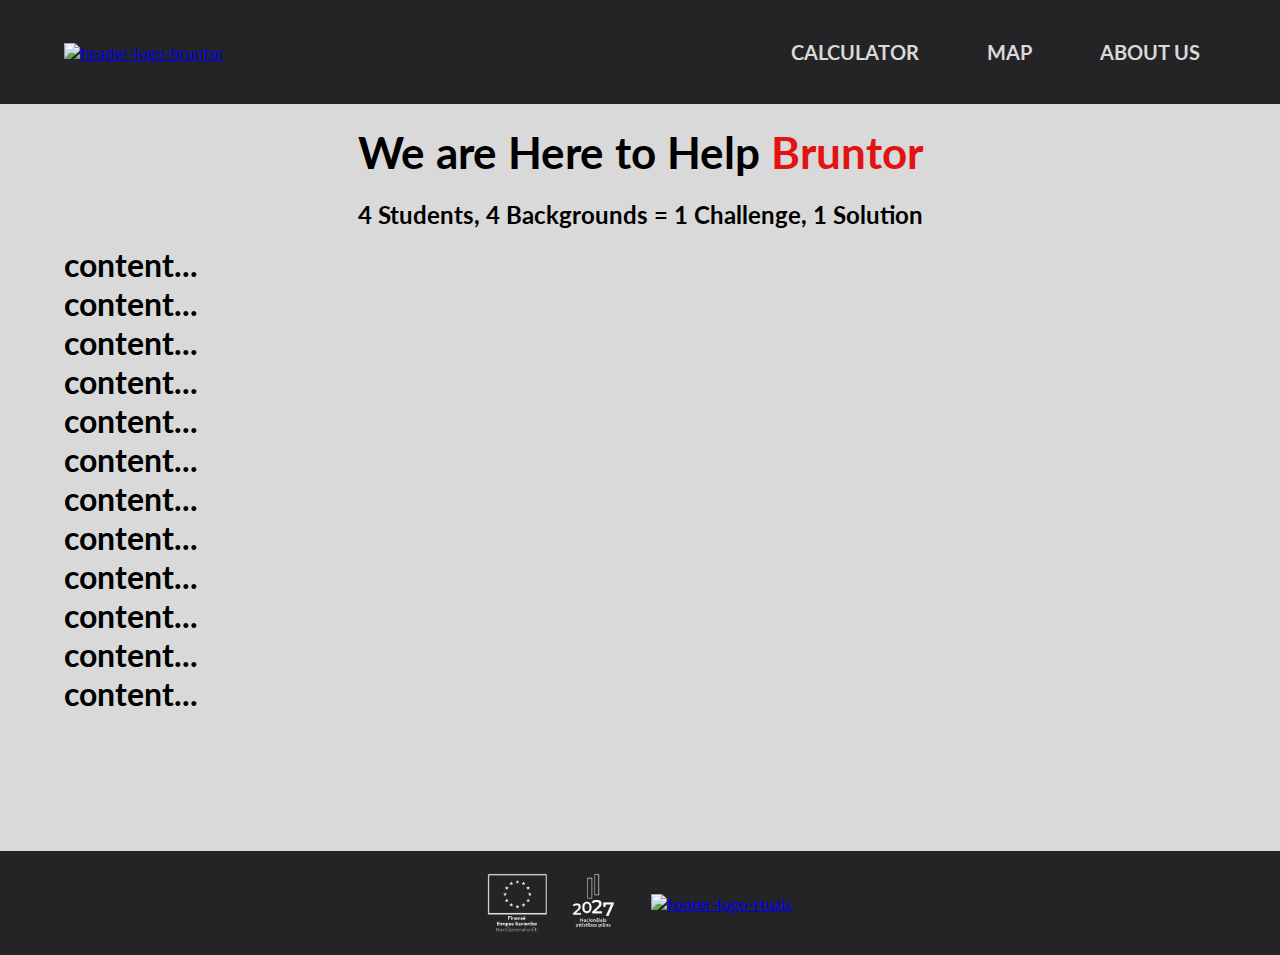
==== about-us.html @ 3dd8396f "created all other pages and basic functionality" ====
<!doctype html>
<html lang="lv">
    <head>
        <meta charset="UTF-8">
        <meta name="viewport" content="width=device-width, user-scalable=no, initial-scale=1.0, maximum-scale=1.0, minimum-scale=1.0">
        <meta http-equiv="X-UA-Compatible" content="ie=edge">
        <link rel="icon" href="images/bruntor-icon.ico" type="image/x-icon">
        <link rel="stylesheet" href="css/leaflet.css" type="text/css">
        <link rel="stylesheet" href="css/leaflet.fullscreen.css" type="text/css">
        <style>@import url("https://fonts.googleapis.com/css2?family=Lato:ital,wght@0,100;0,300;0,400;0,700;0,900;1,100;1,300;1,400;1,700;1,900&display=swap");</style>
        <link rel="stylesheet" href="css/stylesheet.css" type="text/css">
        <title>About Us | Bruntor Team of the RTU HPC Programme</title>
    </head>
    <body onload="onLoadAboutUs()">
        <header>
            <a href="index.html">
                <img src="https://bruntor.com/wp-content/uploads/2022/02/Bruntor.png" alt="header-logo-bruntor" id="header-logo-bruntor">
            </a>
            <div id="menu">
                <div class="menu-item">
                    <a href="calculator.html" class="menu-item-link">CALCULATOR</a>
                </div>
                <div class="menu-item">
                    <a href="map.html" class="menu-item-link">MAP</a>
                </div>
                <div class="menu-item">
                    <a href="about-us.html" class="menu-item-link">ABOUT&nbsp;US</a>
                </div>
            </div>
        </header>

        <main id="about-us">
            <h1 class="title">We are Here to Help <span class="brand-name">Bruntor</span></h1>
            <h2 class="subtitle">4 Students, 4 Backgrounds = 1 Challenge, 1 Solution</h2>
            <h1>content...</h1>
            <h1>content...</h1>
            <h1>content...</h1>
            <h1>content...</h1>
            <h1>content...</h1>
            <h1>content...</h1>
            <h1>content...</h1>
            <h1>content...</h1>
            <h1>content...</h1>
            <h1>content...</h1>
            <h1>content...</h1>
            <h1>content...</h1>
            <div id="graphics-vehicle-container">
                <img src="https://bruntor.com/wp-content/uploads/2023/04/3-veidi.webp" alt="graphics-vehicle" id="graphics-vehicle">
            </div>
        </main>

        <footer>
            <a href="https://www.mk.gov.lv/lv/latvijas-nacionalais-attistibas-plans">
                <img src="images/nap-logo.png" alt="footer-logo-eu-nap" id="footer-logo-eu-nap">
            </a>
            <a href="https://rtuzic.lv">
                <img src="https://rtuzic.lv/images/RTU_ZIC_LV_logo.png" alt="footer-logo-rtuzic" id="footer-logo-rtuzic">
            </a>
        </footer>
        <script src="js/leaflet.js"></script>
        <script src="js/leaflet.fullscreen.min.js"></script>
        <script src="js/script.js"></script>
    </body>
</html>
---- css/leaflet.css ----
/* required styles */

.leaflet-pane,
.leaflet-tile,
.leaflet-marker-icon,
.leaflet-marker-shadow,
.leaflet-tile-container,
.leaflet-pane > svg,
.leaflet-pane > canvas,
.leaflet-zoom-box,
.leaflet-image-layer,
.leaflet-layer {
	position: absolute;
	left: 0;
	top: 0;
	}
.leaflet-container {
	overflow: hidden;
	}
.leaflet-tile,
.leaflet-marker-icon,
.leaflet-marker-shadow {
	-webkit-user-select: none;
	   -moz-user-select: none;
	        user-select: none;
	  -webkit-user-drag: none;
	}
/* Prevents IE11 from highlighting tiles in blue */
.leaflet-tile::selection {
	background: transparent;
}
/* Safari renders non-retina tile on retina better with this, but Chrome is worse */
.leaflet-safari .leaflet-tile {
	image-rendering: -webkit-optimize-contrast;
	}
/* hack that prevents hw layers "stretching" when loading new tiles */
.leaflet-safari .leaflet-tile-container {
	width: 1600px;
	height: 1600px;
	-webkit-transform-origin: 0 0;
	}
.leaflet-marker-icon,
.leaflet-marker-shadow {
	display: block;
	}
/* .leaflet-container svg: reset svg max-width decleration shipped in Joomla! (joomla.org) 3.x */
/* .leaflet-container img: map is broken in FF if you have max-width: 100% on tiles */
.leaflet-container .leaflet-overlay-pane svg {
	max-width: none !important;
	max-height: none !important;
	}
.leaflet-container .leaflet-marker-pane img,
.leaflet-container .leaflet-shadow-pane img,
.leaflet-container .leaflet-tile-pane img,
.leaflet-container img.leaflet-image-layer,
.leaflet-container .leaflet-tile {
	max-width: none !important;
	max-height: none !important;
	width: auto;
	padding: 0;
	}

.leaflet-container.leaflet-touch-zoom {
	-ms-touch-action: pan-x pan-y;
	touch-action: pan-x pan-y;
	}
.leaflet-container.leaflet-touch-drag {
	-ms-touch-action: pinch-zoom;
	/* Fallback for FF which doesn't support pinch-zoom */
	touch-action: none;
	touch-action: pinch-zoom;
}
.leaflet-container.leaflet-touch-drag.leaflet-touch-zoom {
	-ms-touch-action: none;
	touch-action: none;
}
.leaflet-container {
	-webkit-tap-highlight-color: transparent;
}
.leaflet-container a {
	-webkit-tap-highlight-color: rgba(51, 181, 229, 0.4);
}
.leaflet-tile {
	filter: inherit;
	visibility: hidden;
	}
.leaflet-tile-loaded {
	visibility: inherit;
	}
.leaflet-zoom-box {
	width: 0;
	height: 0;
	-moz-box-sizing: border-box;
	     box-sizing: border-box;
	z-index: 800;
	}
/* workaround for https://bugzilla.mozilla.org/show_bug.cgi?id=888319 */
.leaflet-overlay-pane svg {
	-moz-user-select: none;
	}

.leaflet-pane         { z-index: 400; }

.leaflet-tile-pane    { z-index: 200; }
.leaflet-overlay-pane { z-index: 400; }
.leaflet-shadow-pane  { z-index: 500; }
.leaflet-marker-pane  { z-index: 600; }
.leaflet-tooltip-pane   { z-index: 650; }
.leaflet-popup-pane   { z-index: 700; }

.leaflet-map-pane canvas { z-index: 100; }
.leaflet-map-pane svg    { z-index: 200; }

.leaflet-vml-shape {
	width: 1px;
	height: 1px;
	}
.lvml {
	behavior: url(#default#VML);
	display: inline-block;
	position: absolute;
	}


/* control positioning */

.leaflet-control {
	position: relative;
	z-index: 800;
	pointer-events: visiblePainted; /* IE 9-10 doesn't have auto */
	pointer-events: auto;
	}
.leaflet-top,
.leaflet-bottom {
	position: absolute;
	z-index: 1000;
	pointer-events: none;
	}
.leaflet-top {
	top: 0;
	}
.leaflet-right {
	right: 0;
	}
.leaflet-bottom {
	bottom: 0;
	}
.leaflet-left {
	left: 0;
	}
.leaflet-control {
	float: left;
	clear: both;
	}
.leaflet-right .leaflet-control {
	float: right;
	}
.leaflet-top .leaflet-control {
	margin-top: 10px;
	}
.leaflet-bottom .leaflet-control {
	margin-bottom: 10px;
	}
.leaflet-left .leaflet-control {
	margin-left: 10px;
	}
.leaflet-right .leaflet-control {
	margin-right: 10px;
	}


/* zoom and fade animations */

.leaflet-fade-anim .leaflet-popup {
	opacity: 0;
	-webkit-transition: opacity 0.2s linear;
	   -moz-transition: opacity 0.2s linear;
	        transition: opacity 0.2s linear;
	}
.leaflet-fade-anim .leaflet-map-pane .leaflet-popup {
	opacity: 1;
	}
.leaflet-zoom-animated {
	-webkit-transform-origin: 0 0;
	    -ms-transform-origin: 0 0;
	        transform-origin: 0 0;
	}
svg.leaflet-zoom-animated {
	will-change: transform;
}

.leaflet-zoom-anim .leaflet-zoom-animated {
	-webkit-transition: -webkit-transform 0.25s cubic-bezier(0,0,0.25,1);
	   -moz-transition:    -moz-transform 0.25s cubic-bezier(0,0,0.25,1);
	        transition:         transform 0.25s cubic-bezier(0,0,0.25,1);
	}
.leaflet-zoom-anim .leaflet-tile,
.leaflet-pan-anim .leaflet-tile {
	-webkit-transition: none;
	   -moz-transition: none;
	        transition: none;
	}

.leaflet-zoom-anim .leaflet-zoom-hide {
	visibility: hidden;
	}


/* cursors */

.leaflet-interactive {
	cursor: pointer;
	}
.leaflet-grab {
	cursor: -webkit-grab;
	cursor:    -moz-grab;
	cursor:         grab;
	}
.leaflet-crosshair,
.leaflet-crosshair .leaflet-interactive {
	cursor: crosshair;
	}
.leaflet-popup-pane,
.leaflet-control {
	cursor: auto;
	}
.leaflet-dragging .leaflet-grab,
.leaflet-dragging .leaflet-grab .leaflet-interactive,
.leaflet-dragging .leaflet-marker-draggable {
	cursor: move;
	cursor: -webkit-grabbing;
	cursor:    -moz-grabbing;
	cursor:         grabbing;
	}

/* marker & overlays interactivity */
.leaflet-marker-icon,
.leaflet-marker-shadow,
.leaflet-image-layer,
.leaflet-pane > svg path,
.leaflet-tile-container {
	pointer-events: none;
	}

.leaflet-marker-icon.leaflet-interactive,
.leaflet-image-layer.leaflet-interactive,
.leaflet-pane > svg path.leaflet-interactive,
svg.leaflet-image-layer.leaflet-interactive path {
	pointer-events: visiblePainted; /* IE 9-10 doesn't have auto */
	pointer-events: auto;
	}

/* visual tweaks */

.leaflet-container {
	background: #ddd;
	outline-offset: 1px;
	}
.leaflet-container a {
	color: #0078A8;
	}
.leaflet-zoom-box {
	border: 2px dotted #38f;
	background: rgba(255,255,255,0.5);
	}


/* general typography */
.leaflet-container {
	font-family: "Helvetica Neue", Arial, Helvetica, sans-serif;
	font-size: 12px;
	font-size: 0.75rem;
	line-height: 1.5;
	}


/* general toolbar styles */

.leaflet-bar {
	box-shadow: 0 1px 5px rgba(0,0,0,0.65);
	border-radius: 4px;
	}
.leaflet-bar a {
	background-color: #fff;
	border-bottom: 1px solid #ccc;
	width: 26px;
	height: 26px;
	line-height: 26px;
	display: block;
	text-align: center;
	text-decoration: none;
	color: black;
	}
.leaflet-bar a,
.leaflet-control-layers-toggle {
	background-position: 50% 50%;
	background-repeat: no-repeat;
	display: block;
	}
.leaflet-bar a:hover,
.leaflet-bar a:focus {
	background-color: #f4f4f4;
	}
.leaflet-bar a:first-child {
	border-top-left-radius: 4px;
	border-top-right-radius: 4px;
	}
.leaflet-bar a:last-child {
	border-bottom-left-radius: 4px;
	border-bottom-right-radius: 4px;
	border-bottom: none;
	}
.leaflet-bar a.leaflet-disabled {
	cursor: default;
	background-color: #f4f4f4;
	color: #bbb;
	}

.leaflet-touch .leaflet-bar a {
	width: 30px;
	height: 30px;
	line-height: 30px;
	}
.leaflet-touch .leaflet-bar a:first-child {
	border-top-left-radius: 2px;
	border-top-right-radius: 2px;
	}
.leaflet-touch .leaflet-bar a:last-child {
	border-bottom-left-radius: 2px;
	border-bottom-right-radius: 2px;
	}

/* zoom control */

.leaflet-control-zoom-in,
.leaflet-control-zoom-out {
	font: bold 18px 'Lucida Console', Monaco, monospace;
	text-indent: 1px;
	}

.leaflet-touch .leaflet-control-zoom-in, .leaflet-touch .leaflet-control-zoom-out  {
	font-size: 22px;
	}


/* layers control */

.leaflet-control-layers {
	box-shadow: 0 1px 5px rgba(0,0,0,0.4);
	background: #fff;
	border-radius: 5px;
	}
.leaflet-control-layers-toggle {
	background-image: url(images/layers.png);
	width: 36px;
	height: 36px;
	}
.leaflet-retina .leaflet-control-layers-toggle {
	background-image: url(images/layers-2x.png);
	background-size: 26px 26px;
	}
.leaflet-touch .leaflet-control-layers-toggle {
	width: 44px;
	height: 44px;
	}
.leaflet-control-layers .leaflet-control-layers-list,
.leaflet-control-layers-expanded .leaflet-control-layers-toggle {
	display: none;
	}
.leaflet-control-layers-expanded .leaflet-control-layers-list {
	display: block;
	position: relative;
	}
.leaflet-control-layers-expanded {
	padding: 6px 10px 6px 6px;
	color: #333;
	background: #fff;
	}
.leaflet-control-layers-scrollbar {
	overflow-y: scroll;
	overflow-x: hidden;
	padding-right: 5px;
	}
.leaflet-control-layers-selector {
	margin-top: 2px;
	position: relative;
	top: 1px;
	}
.leaflet-control-layers label {
	display: block;
	font-size: 13px;
	font-size: 1.08333em;
	}
.leaflet-control-layers-separator {
	height: 0;
	border-top: 1px solid #ddd;
	margin: 5px -10px 5px -6px;
	}

/* Default icon URLs */
.leaflet-default-icon-path { /* used only in path-guessing heuristic, see L.Icon.Default */
	background-image: url(images/marker-icon.png);
	}


/* attribution and scale controls */

.leaflet-container .leaflet-control-attribution {
	background: #fff;
	background: rgba(255, 255, 255, 0.8);
	margin: 0;
	}
.leaflet-control-attribution,
.leaflet-control-scale-line {
	padding: 0 5px;
	color: #333;
	line-height: 1.4;
	}
.leaflet-control-attribution a {
	text-decoration: none;
	}
.leaflet-control-attribution a:hover,
.leaflet-control-attribution a:focus {
	text-decoration: underline;
	}
.leaflet-control-attribution svg {
	display: inline !important;
	}
.leaflet-left .leaflet-control-scale {
	margin-left: 5px;
	}
.leaflet-bottom .leaflet-control-scale {
	margin-bottom: 5px;
	}
.leaflet-control-scale-line {
	border: 2px solid #777;
	border-top: none;
	line-height: 1.1;
	padding: 2px 5px 1px;
	white-space: nowrap;
	overflow: hidden;
	-moz-box-sizing: border-box;
	     box-sizing: border-box;

	background: #fff;
	background: rgba(255, 255, 255, 0.5);
	}
.leaflet-control-scale-line:not(:first-child) {
	border-top: 2px solid #777;
	border-bottom: none;
	margin-top: -2px;
	}
.leaflet-control-scale-line:not(:first-child):not(:last-child) {
	border-bottom: 2px solid #777;
	}

.leaflet-touch .leaflet-control-attribution,
.leaflet-touch .leaflet-control-layers,
.leaflet-touch .leaflet-bar {
	box-shadow: none;
	}
.leaflet-touch .leaflet-control-layers,
.leaflet-touch .leaflet-bar {
	border: 2px solid rgba(0,0,0,0.2);
	background-clip: padding-box;
	}


/* popup */

.leaflet-popup {
	position: absolute;
	text-align: center;
	margin-bottom: 20px;
	}
.leaflet-popup-content-wrapper {
	padding: 1px;
	text-align: left;
	border-radius: 12px;
	}
.leaflet-popup-content {
	margin: 13px 24px 13px 20px;
	line-height: 1.3;
	font-size: 13px;
	font-size: 1.08333em;
	min-height: 1px;
	}
.leaflet-popup-content p {
	margin: 17px 0;
	margin: 1.3em 0;
	}
.leaflet-popup-tip-container {
	width: 40px;
	height: 20px;
	position: absolute;
	left: 50%;
	margin-top: -1px;
	margin-left: -20px;
	overflow: hidden;
	pointer-events: none;
	}
.leaflet-popup-tip {
	width: 17px;
	height: 17px;
	padding: 1px;

	margin: -10px auto 0;
	pointer-events: auto;

	-webkit-transform: rotate(45deg);
	   -moz-transform: rotate(45deg);
	    -ms-transform: rotate(45deg);
	        transform: rotate(45deg);
	}
.leaflet-popup-content-wrapper,
.leaflet-popup-tip {
	background: white;
	color: #333;
	box-shadow: 0 3px 14px rgba(0,0,0,0.4);
	}
.leaflet-container a.leaflet-popup-close-button {
	position: absolute;
	top: 0;
	right: 0;
	border: none;
	text-align: center;
	width: 24px;
	height: 24px;
	font: 16px/24px Tahoma, Verdana, sans-serif;
	color: #757575;
	text-decoration: none;
	background: transparent;
	}
.leaflet-container a.leaflet-popup-close-button:hover,
.leaflet-container a.leaflet-popup-close-button:focus {
	color: #585858;
	}
.leaflet-popup-scrolled {
	overflow: auto;
	border-bottom: 1px solid #ddd;
	border-top: 1px solid #ddd;
	}

.leaflet-oldie .leaflet-popup-content-wrapper {
	-ms-zoom: 1;
	}
.leaflet-oldie .leaflet-popup-tip {
	width: 24px;
	margin: 0 auto;

	-ms-filter: "progid:DXImageTransform.Microsoft.Matrix(M11=0.70710678, M12=0.70710678, M21=-0.70710678, M22=0.70710678)";
	filter: progid:DXImageTransform.Microsoft.Matrix(M11=0.70710678, M12=0.70710678, M21=-0.70710678, M22=0.70710678);
	}

.leaflet-oldie .leaflet-control-zoom,
.leaflet-oldie .leaflet-control-layers,
.leaflet-oldie .leaflet-popup-content-wrapper,
.leaflet-oldie .leaflet-popup-tip {
	border: 1px solid #999;
	}


/* div icon */

.leaflet-div-icon {
	background: #fff;
	border: 1px solid #666;
	}


/* Tooltip */
/* Base styles for the element that has a tooltip */
.leaflet-tooltip {
	position: absolute;
	padding: 6px;
	background-color: #fff;
	border: 1px solid #fff;
	border-radius: 3px;
	color: #222;
	white-space: nowrap;
	-webkit-user-select: none;
	-moz-user-select: none;
	-ms-user-select: none;
	user-select: none;
	pointer-events: none;
	box-shadow: 0 1px 3px rgba(0,0,0,0.4);
	}
.leaflet-tooltip.leaflet-interactive {
	cursor: pointer;
	pointer-events: auto;
	}
.leaflet-tooltip-top:before,
.leaflet-tooltip-bottom:before,
.leaflet-tooltip-left:before,
.leaflet-tooltip-right:before {
	position: absolute;
	pointer-events: none;
	border: 6px solid transparent;
	background: transparent;
	content: "";
	}

/* Directions */

.leaflet-tooltip-bottom {
	margin-top: 6px;
}
.leaflet-tooltip-top {
	margin-top: -6px;
}
.leaflet-tooltip-bottom:before,
.leaflet-tooltip-top:before {
	left: 50%;
	margin-left: -6px;
	}
.leaflet-tooltip-top:before {
	bottom: 0;
	margin-bottom: -12px;
	border-top-color: #fff;
	}
.leaflet-tooltip-bottom:before {
	top: 0;
	margin-top: -12px;
	margin-left: -6px;
	border-bottom-color: #fff;
	}
.leaflet-tooltip-left {
	margin-left: -6px;
}
.leaflet-tooltip-right {
	margin-left: 6px;
}
.leaflet-tooltip-left:before,
.leaflet-tooltip-right:before {
	top: 50%;
	margin-top: -6px;
	}
.leaflet-tooltip-left:before {
	right: 0;
	margin-right: -12px;
	border-left-color: #fff;
	}
.leaflet-tooltip-right:before {
	left: 0;
	margin-left: -12px;
	border-right-color: #fff;
	}

/* Printing */
	
@media print {
	/* Prevent printers from removing background-images of controls. */
	.leaflet-control {
		-webkit-print-color-adjust: exact;
		color-adjust: exact;
		}
	}
---- css/leaflet.fullscreen.css ----
.leaflet-control-fullscreen a {
    background: #fff url(../images/full-screen-icon.svg) no-repeat 0 0;
    background-size: 26px 52px;
}
.leaflet-touch .leaflet-control-fullscreen a {
    background-position: 2px 2px;
}
.leaflet-fullscreen-on .leaflet-control-fullscreen a {
    background-position: 0 -26px;
}
.leaflet-touch.leaflet-fullscreen-on .leaflet-control-fullscreen a {
    background-position: 2px -24px;
}

/* Do not combine these two rules; IE will break. */
.leaflet-container:-webkit-full-screen {
    width: 100%!important;
    height: 100%!important;
}
.leaflet-container.leaflet-fullscreen-on {
    width: 100%!important;
    height: 100%!important;
}

.leaflet-pseudo-fullscreen {
    position: fixed!important;
    width: 100%!important;
    height: 100%!important;
    top: 0!important;
    left: 0!important;
    z-index: 99999;
}
---- css/stylesheet.css ----
/* BEGIN COMMON */
:root {
    --dark-color: #242426;
    --light-color: #D9D9D9;
    --accent-color: #E11313;
    --logo-height: 60px
}
* {
    font-family: "Lato", sans-serif;
    padding: 0;
    margin: 0;
}
html {
    background-color: var(--light-color);
    overflow-x: hidden;
}
body > * {
    padding: 22px 64px;
}
header {
    position: sticky;
    top: 0;
    z-index: 1000;
}
header, footer {
    display: flex;
    align-items: center;
    justify-content: space-between;
    background-color: var(--dark-color);
    color: var(--light-color);
    padding-bottom: 22px;
}
header > a, footer > a {
    display: inherit;
    align-items: center;
    justify-content: center;
    height: var(--logo-height);
}
header > a > img, footer > a > img {
    max-height: 100%;
    width: auto;
}
#menu {
    display: inherit;
    gap: 36px;
}
.menu-item {
    display: inherit;
    align-items: center;
    justify-content: center;
}
.menu-item-link {
    color: var(--light-color);
    font-size: 20px;
    font-weight: bold;
    text-decoration: none;
    padding: 16px;
}
.menu-item-link:hover {
    background-color: var(--light-color);
    color: var(--dark-color);
}
.title {
    text-align: center;
    font-size: 44px;
    margin-bottom: 22px;
}
.subtitle {
    text-align: center;
    margin-bottom: 16px;
}
.brand-name {
    color: var(--accent-color);
}
footer {
    justify-content: center;
    gap: 36px;
}
/* END COMMON */

/* BEGIN INDEX */

/* END INDEX */

/* BEGIN CALCULATOR */
#calc-form {
    display: flex;
    flex-direction: column;
    gap: 64px;
    padding: 32px;
}
.calc-form-row {
    display: inherit;
    align-items: flex-end;
    justify-content: space-between;
    flex: 1;
    gap: 32px;
}
.calc-form-row-elem {
    display: inherit;
    flex-direction: column;
    flex-basis: 33%;
    gap: 12px;
}
#calc-form label {
    font-size: 18px;
    font-weight: bold;
}
#calc-form input {
    font-size: 20px;
    font-weight: bold;
    background-color: white;
    border: 2px var(--dark-color) solid;
    padding: 16px 12px;
}
#calc-form input:focus {
    outline: 3px var(--accent-color) solid;
}
#calc-form input[readonly] {
    background-color: transparent;
}
#calc-button {
    height: unset!important;
    flex-grow: 0;
    font-size: 26px!important;
    text-transform: uppercase;
    color: white!important;
    background-color: var(--accent-color)!important;
    border: 4px var(--accent-color) solid!important;
    align-self: stretch;
    padding: 0 34px!important;
    cursor: pointer;
}
#calc-button:focus {
    outline: 3px var(--dark-color) solid!important;
}
#calc-button:hover {
    color: var(--accent-color)!important;
    background-color: white!important;
}
/* END CALCULATOR */

/* BEGIN MAP */
#map {
    min-height: calc(100vh - 2 * (var(--logo-height) + 22px + 22px));
    padding: 0;
}
/* END MAP */

/* BEGIN ABOUT US */
#about-us {
    padding-bottom: 0;
}
#graphics-vehicle-container {
    position: relative;
    width: 100vw;
    height: 120px;
    margin: 22px 0 -4px -64px;
}
#graphics-vehicle {
    position: absolute;
    right: -100%;
    height: 100%;
    animation: slideLeft 10s linear infinite;
}
@keyframes slideLeft {
    from {
        right: -100%;
    }
    to {
        right: 100%;
    }
}
/* END ABOUT US */
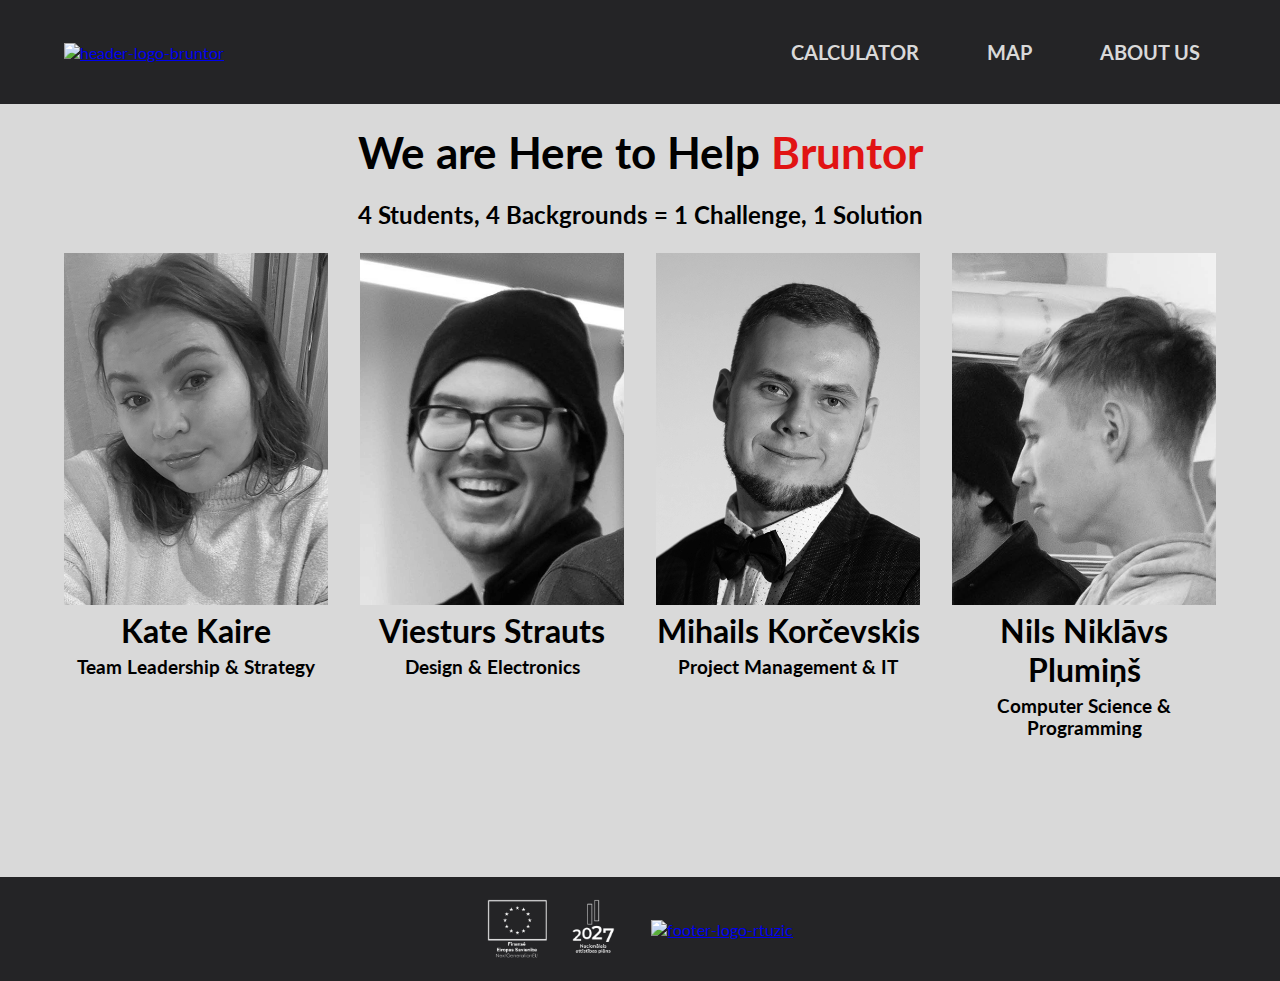
==== commit 967cdfc4: "Updated Index and About Us pages" ====
--- a/about-us.html
+++ b/about-us.html
@@ -1,5 +1,5 @@
 <!doctype html>
-<html lang="lv">
+<html lang="en">
     <head>
         <meta charset="UTF-8">
         <meta name="viewport" content="width=device-width, user-scalable=no, initial-scale=1.0, maximum-scale=1.0, minimum-scale=1.0">
@@ -28,29 +28,37 @@
                 </div>
             </div>
         </header>
-
         <main id="about-us">
-            <h1 class="title">We are Here to Help <span class="brand-name">Bruntor</span></h1>
+            <h1 class="title">We are Here to Help <span class="bruntor-brand-name">Bruntor</span></h1>
             <h2 class="subtitle">4 Students, 4 Backgrounds = 1 Challenge, 1 Solution</h2>
-            <h1>content...</h1>
-            <h1>content...</h1>
-            <h1>content...</h1>
-            <h1>content...</h1>
-            <h1>content...</h1>
-            <h1>content...</h1>
-            <h1>content...</h1>
-            <h1>content...</h1>
-            <h1>content...</h1>
-            <h1>content...</h1>
-            <h1>content...</h1>
-            <h1>content...</h1>
+            <div class="flex-container">
+                <div class="flex-element">
+                    <img src="images/team/Kate.png" alt="Kate" class="flex-image">
+                    <h1 class="flex-name">Kate Kaire</h1>
+                    <h3 class="flex-position">Team Leadership & Strategy</h3>
+                </div>
+                <div class="flex-element">
+                    <img src="images/team/Viesturs.png" alt="Viesturs" class="flex-image">
+                    <h1 class="flex-name">Viesturs Strauts</h1>
+                    <h3 class="flex-position">Design & Electronics</h3>
+                </div>
+                <div class="flex-element">
+                    <img src="images/team/Mihails.png" alt="Mihails" class="flex-image">
+                    <h1 class="flex-name">Mihails Korčevskis</h1>
+                    <h3 class="flex-position">Project Management & IT</h3>
+                </div>
+                <div class="flex-element">
+                    <img src="images/team/Nils_Niklavs.png" alt="Nils Niklāvs" class="flex-image">
+                    <h1 class="flex-name">Nils Niklāvs Plumiņš</h1>
+                    <h3 class="flex-position">Computer Science & Programming</h3>
+                </div>
+            </div>
             <div id="graphics-vehicle-container">
                 <img src="https://bruntor.com/wp-content/uploads/2023/04/3-veidi.webp" alt="graphics-vehicle" id="graphics-vehicle">
             </div>
         </main>
-
         <footer>
-            <a href="https://www.mk.gov.lv/lv/latvijas-nacionalais-attistibas-plans">
+            <a href="https://www.cfla.gov.lv/lv/atveselosanas-fonds">
                 <img src="images/nap-logo.png" alt="footer-logo-eu-nap" id="footer-logo-eu-nap">
             </a>
             <a href="https://rtuzic.lv">
--- a/css/stylesheet.css
+++ b/css/stylesheet.css
@@ -3,7 +3,19 @@
     --dark-color: #242426;
     --light-color: #D9D9D9;
     --accent-color: #E11313;
+    --rtu-color: #015551;
     --logo-height: 60px
+}
+::-webkit-scrollbar {
+    width: 10px;
+    height: 10px;
+}
+::-webkit-scrollbar-track {
+    background-color: var(--light-color);
+    border-radius: 10px;
+}
+::-webkit-scrollbar-thumb {
+    background-color: var(--accent-color);
 }
 * {
     font-family: "Lato", sans-serif;
@@ -67,11 +79,14 @@
 }
 .subtitle {
     text-align: center;
-    margin-bottom: 16px;
-}
-.brand-name {
+    margin-bottom: 24px;
+}
+.bruntor-brand-name {
     color: var(--accent-color);
 }
+.rtu-brand-name {
+    color: var(--rtu-color);
+}
 footer {
     justify-content: center;
     gap: 36px;
@@ -79,7 +94,17 @@
 /* END COMMON */
 
 /* BEGIN INDEX */
-
+#index > h3 {
+    text-align: justify;
+    line-height: 1.4;
+    margin: 8px;
+}
+#index > h3:first-of-type {
+    /*margin-top: 48px;*/
+}
+#index > h3:last-of-type {
+    margin-bottom: 48px;
+}
 /* END INDEX */
 
 /* BEGIN CALCULATOR */
@@ -151,6 +176,26 @@
 #about-us {
     padding-bottom: 0;
 }
+.flex-container {
+    display: flex;
+    flex-direction: row;
+    align-items: flex-start;
+    justify-content: space-between;
+    gap: 32px;
+}
+.flex-element {
+    display: flex;
+    flex-direction: column;
+    align-items: center;
+    justify-content: center;
+    gap: 6px;
+}
+.flex-image {
+    max-width: 100%;
+}
+.flex-name, .flex-position {
+    text-align: center;
+}
 #graphics-vehicle-container {
     position: relative;
     width: 100vw;
@@ -171,4 +216,13 @@
         right: 100%;
     }
 }
+@media (max-width: 1023px) {
+    .flex-container {
+        flex-direction: column;
+        align-items: center;
+    }
+    .flex-image {
+        max-height: 300px;
+    }
+}
 /* END ABOUT US */
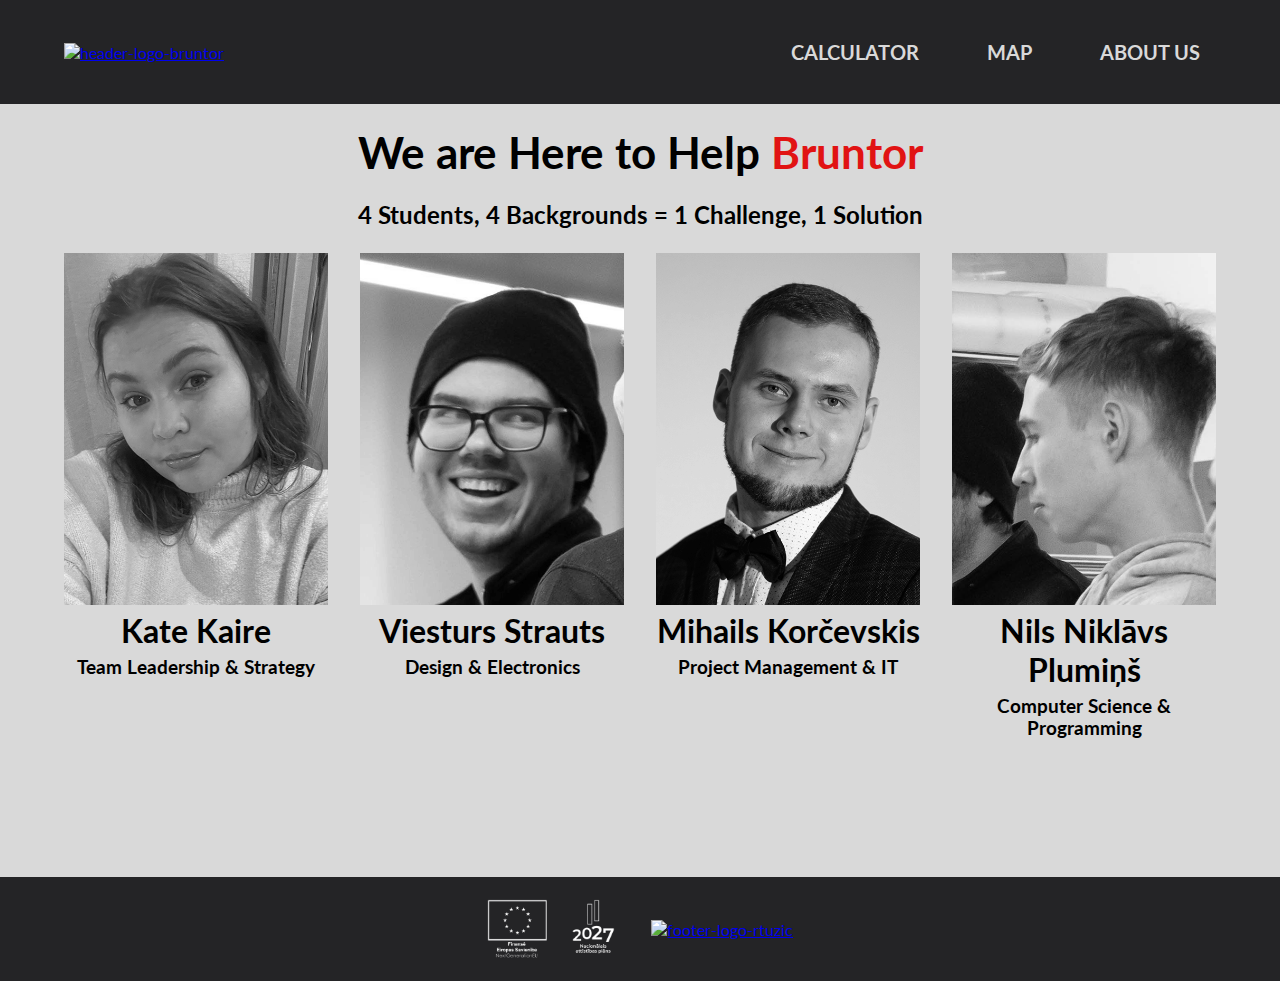
==== commit a747ae2b: "Added responsiveness to the header" ====
--- a/about-us.html
+++ b/about-us.html
@@ -30,7 +30,7 @@
         </header>
         <main id="about-us">
             <h1 class="title">We are Here to Help <span class="bruntor-brand-name">Bruntor</span></h1>
-            <h2 class="subtitle">4 Students, 4 Backgrounds = 1 Challenge, 1 Solution</h2>
+            <h2 class="subtitle">4&nbsp;Students, 4&nbsp;Backgrounds = 1&nbsp;Challenge, 1&nbsp;Solution</h2>
             <div class="flex-container">
                 <div class="flex-element">
                     <img src="images/team/Kate.png" alt="Kate" class="flex-image">
--- a/css/stylesheet.css
+++ b/css/stylesheet.css
@@ -1,4 +1,4 @@
-/* BEGIN COMMON */
+/* COMMON BEGIN */
 :root {
     --dark-color: #242426;
     --light-color: #D9D9D9;
@@ -32,12 +32,14 @@
 header {
     position: sticky;
     top: 0;
-    z-index: 1000;
+    z-index: 10000;
 }
 header, footer {
     display: flex;
+    flex-direction: row;
     align-items: center;
     justify-content: space-between;
+    gap: 36px;
     background-color: var(--dark-color);
     color: var(--light-color);
     padding-bottom: 22px;
@@ -49,12 +51,17 @@
     height: var(--logo-height);
 }
 header > a > img, footer > a > img {
-    max-height: 100%;
-    width: auto;
+    width: 100%;
+    max-height: var(--logo-height);
+    height: auto;
+}
+header > a > img {
+    min-width: 200px;
 }
 #menu {
     display: inherit;
-    gap: 36px;
+    flex-direction: row;
+    gap: inherit;
 }
 .menu-item {
     display: inherit;
@@ -91,9 +98,9 @@
     justify-content: center;
     gap: 36px;
 }
-/* END COMMON */
-
-/* BEGIN INDEX */
+/* COMMON END */
+
+/* INDEX BEGIN */
 #index > h3 {
     text-align: justify;
     line-height: 1.4;
@@ -105,9 +112,9 @@
 #index > h3:last-of-type {
     margin-bottom: 48px;
 }
-/* END INDEX */
-
-/* BEGIN CALCULATOR */
+/* INDEX END */
+
+/* CALCULATOR BEGIN */
 #calc-form {
     display: flex;
     flex-direction: column;
@@ -163,16 +170,16 @@
     color: var(--accent-color)!important;
     background-color: white!important;
 }
-/* END CALCULATOR */
-
-/* BEGIN MAP */
+/* CALCULATOR END */
+
+/* MAP BEGIN */
 #map {
     min-height: calc(100vh - 2 * (var(--logo-height) + 22px + 22px));
     padding: 0;
 }
-/* END MAP */
-
-/* BEGIN ABOUT US */
+/* MAP END */
+
+/* ABOUT US BEGIN */
 #about-us {
     padding-bottom: 0;
 }
@@ -216,7 +223,7 @@
         right: 100%;
     }
 }
-@media (max-width: 1023px) {
+@media (max-width: 1024px) {
     .flex-container {
         flex-direction: column;
         align-items: center;
@@ -225,4 +232,23 @@
         max-height: 300px;
     }
 }
-/* END ABOUT US */
+@media (max-width: 768px) {
+    body > * {
+        padding: 22px 32px;
+    }
+    header {
+        flex-direction: column;
+        gap: 18px;
+    }
+    #menu {
+        width: 100%;
+        justify-content: space-between;
+    }
+    .menu-item-link {
+        padding: 0;
+    }
+}
+@media (max-width: 520px) {
+
+}
+/* ABOUT US END */
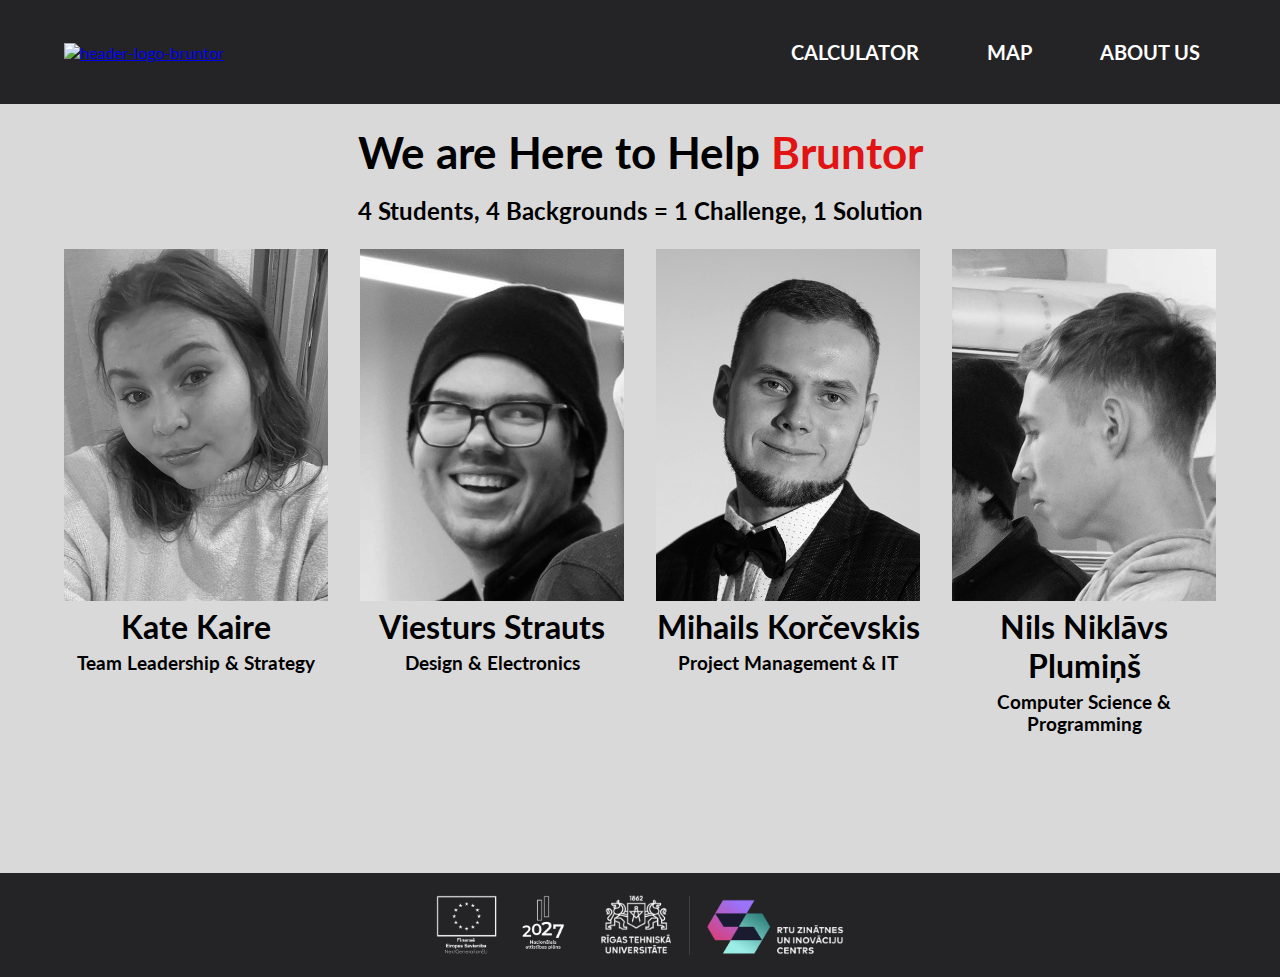
==== commit a43dfecf: "Added responsiveness to the footer and calculator" ====
--- a/about-us.html
+++ b/about-us.html
@@ -62,7 +62,7 @@
                 <img src="images/nap-logo.png" alt="footer-logo-eu-nap" id="footer-logo-eu-nap">
             </a>
             <a href="https://rtuzic.lv">
-                <img src="https://rtuzic.lv/images/RTU_ZIC_LV_logo.png" alt="footer-logo-rtuzic" id="footer-logo-rtuzic">
+                <img src="images/rtu-zic-logo.png" alt="footer-logo-rtuzic" id="footer-logo-rtuzic">
             </a>
         </footer>
         <script src="js/leaflet.js"></script>
--- a/css/stylesheet.css
+++ b/css/stylesheet.css
@@ -58,6 +58,9 @@
 header > a > img {
     min-width: 200px;
 }
+footer > a > img {
+
+}
 #menu {
     display: inherit;
     flex-direction: row;
@@ -69,7 +72,7 @@
     justify-content: center;
 }
 .menu-item-link {
-    color: var(--light-color);
+    color: white;
     font-size: 20px;
     font-weight: bold;
     text-decoration: none;
@@ -82,7 +85,7 @@
 .title {
     text-align: center;
     font-size: 44px;
-    margin-bottom: 22px;
+    margin-bottom: 18px;
 }
 .subtitle {
     text-align: center;
@@ -115,46 +118,39 @@
 /* INDEX END */
 
 /* CALCULATOR BEGIN */
-#calc-form {
+.grid-container {
+    display: grid;
+    grid-template-columns: repeat(3, 1fr);
+    grid-template-rows: repeat(3, 1fr);
+    gap: 64px;
+    padding: 32px 0;
+    width: 100%;
+}
+.grid-element {
     display: flex;
     flex-direction: column;
-    gap: 64px;
-    padding: 32px;
-}
-.calc-form-row {
-    display: inherit;
-    align-items: flex-end;
-    justify-content: space-between;
-    flex: 1;
-    gap: 32px;
-}
-.calc-form-row-elem {
-    display: inherit;
-    flex-direction: column;
-    flex-basis: 33%;
     gap: 12px;
 }
-#calc-form label {
+.grid-container label {
     font-size: 18px;
     font-weight: bold;
 }
-#calc-form input {
+.grid-container input {
     font-size: 20px;
     font-weight: bold;
     background-color: white;
     border: 2px var(--dark-color) solid;
     padding: 16px 12px;
 }
-#calc-form input:focus {
+.grid-container input:focus {
     outline: 3px var(--accent-color) solid;
 }
-#calc-form input[readonly] {
+.grid-container input[readonly] {
     background-color: transparent;
 }
 #calc-button {
     height: unset!important;
-    flex-grow: 0;
-    font-size: 26px!important;
+    font-size: 32px!important;
     text-transform: uppercase;
     color: white!important;
     background-color: var(--accent-color)!important;
@@ -223,7 +219,46 @@
         right: 100%;
     }
 }
+/* ABOUT US END */
+
+/* MEDIA QUERIES BEGIN */
 @media (max-width: 1024px) {
+    .grid-container {
+        grid-template-columns: repeat(1, 1fr);
+        grid-template-rows: repeat(7, 1fr);
+        gap: 32px;
+    }
+    .grid-container > div:nth-child(1) {
+        order: -5;
+    }
+    .grid-container > div:nth-child(2) {
+        /*order: 5;*/
+    }
+    .grid-container > div:nth-child(3) {
+        order: 6;
+    }
+    .grid-container > div:nth-child(4) {
+        order: -3;
+    }
+    .grid-container > div:nth-child(5) {
+        /*order: 3; button */
+    }
+    .grid-container > div:nth-child(6) {
+        order: 7;
+    }
+    .grid-container > div:nth-child(7) {
+        order: -2;
+    }
+    .grid-container > div:nth-child(8) {
+        /*order: 7;*/
+    }
+    .grid-container > div:nth-child(9) {
+        order: 7;
+    }
+    .grid-separator {
+        display: none;
+    }
+
     .flex-container {
         flex-direction: column;
         align-items: center;
@@ -245,10 +280,10 @@
         justify-content: space-between;
     }
     .menu-item-link {
-        padding: 0;
+        padding: 8px;
     }
 }
 @media (max-width: 520px) {
 
 }
-/* ABOUT US END */
+/* MEDIA QUERIES END */
